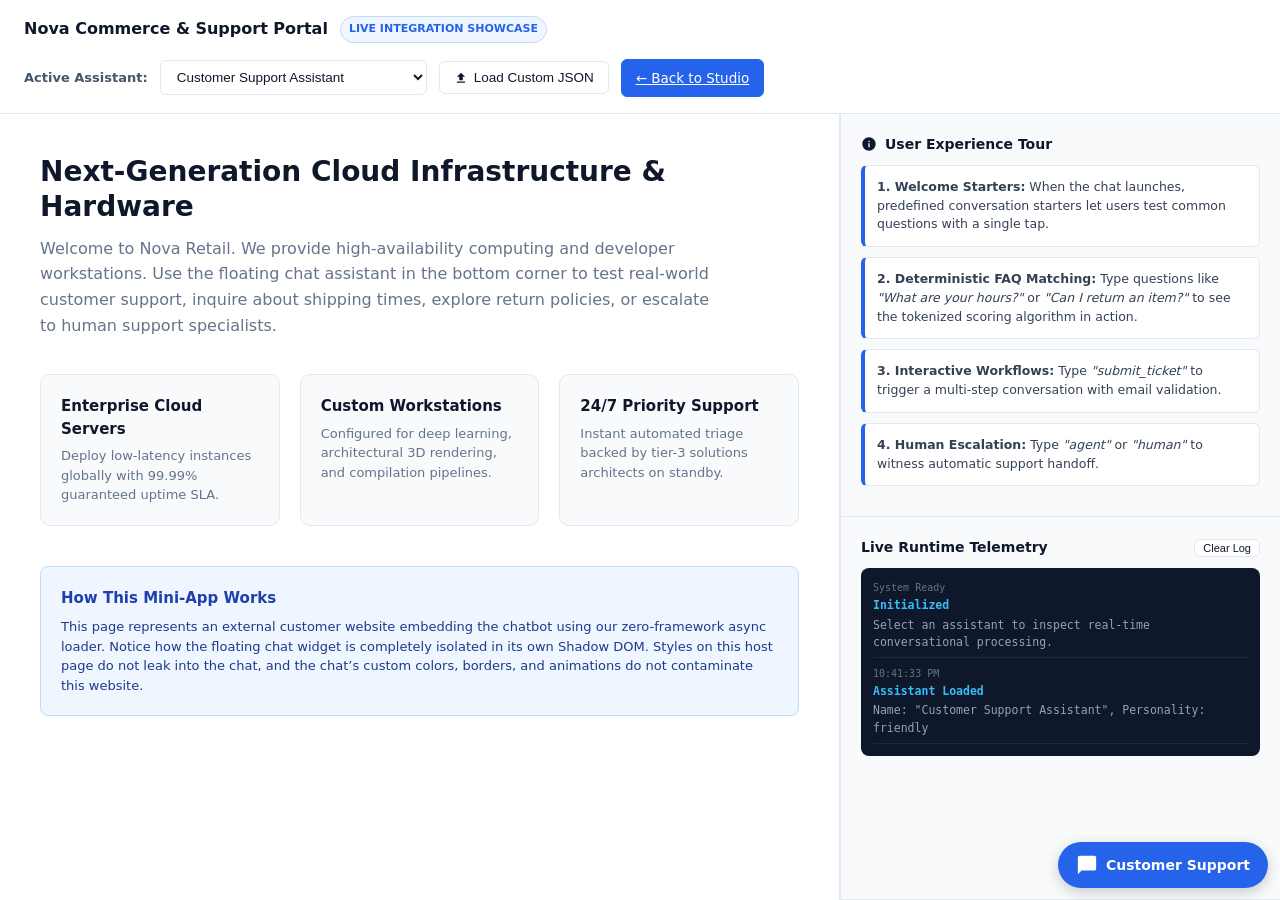
==== demo/index.html @ fde3fdf9 "Add educational demo mini-app showcasing real-world chatbot integration and live telemetry Co-author" ====
<!DOCTYPE html>
<html lang="en">
<head>
  <meta charset="UTF-8">
  <meta name="viewport" content="width=device-width, initial-scale=1.0">
  <title>Chatbot Integration Demo & Educational Portal</title>
  <meta name="description" content="Isolated application demonstrating real-world chatbot embedding, usage patterns, and event monitoring.">
  <link rel="stylesheet" href="demo.css">
</head>
<body>
  <!-- Top Demo Bar -->
  <header class="demo-header">
    <div class="demo-brand">
      <h1 style="font-size: 16px; font-weight: 700;">Nova Commerce & Support Portal</h1>
      <span class="demo-badge">Live Integration Showcase</span>
    </div>

    <div class="demo-controls">
      <label for="botSelector" style="font-size: 13px; font-weight: 600; color: #475569;">Active Assistant:</label>
      <select id="botSelector" class="demo-select" aria-label="Select Chatbot Configuration"></select>

      <button class="demo-btn" id="btnUploadConfig">
        <svg viewBox="0 0 24 24" width="14" height="14" fill="currentColor"><path d="M9 16h6v-6h4l-7-7-7 7h4zm-4 2h14v2H5z"/></svg>
        Load Custom JSON
      </button>
      <input type="file" id="customJsonInput" accept=".json" style="display: none;" />

      <a href="../index.html" class="demo-btn demo-btn-primary">
        ← Back to Studio
      </a>
    </div>
  </header>

  <!-- Main Demo Layout -->
  <main class="demo-layout">
    <!-- Mock Host Website Viewport -->
    <section class="mock-website">
      <div class="mock-hero">
        <h2>Next-Generation Cloud Infrastructure & Hardware</h2>
        <p>
          Welcome to Nova Retail. We provide high-availability computing and developer workstations.
          Use the floating chat assistant in the bottom corner to test real-world customer support,
          inquire about shipping times, explore return policies, or escalate to human support specialists.
        </p>
      </div>

      <div class="mock-cards">
        <div class="mock-card">
          <h4>Enterprise Cloud Servers</h4>
          <p>Deploy low-latency instances globally with 99.99% guaranteed uptime SLA.</p>
        </div>
        <div class="mock-card">
          <h4>Custom Workstations</h4>
          <p>Configured for deep learning, architectural 3D rendering, and compilation pipelines.</p>
        </div>
        <div class="mock-card">
          <h4>24/7 Priority Support</h4>
          <p>Instant automated triage backed by tier-3 solutions architects on standby.</p>
        </div>
      </div>

      <div style="background: #eff6ff; border: 1px solid #bfdbfe; border-radius: 8px; padding: 20px;">
        <h3 style="font-size: 15px; font-weight: 600; color: #1e40af; margin-bottom: 8px;">How This Mini-App Works</h3>
        <p style="font-size: 13px; color: #1e3a8a; line-height: 1.5;">
          This page represents an external customer website embedding the chatbot using our zero-framework async loader.
          Notice how the floating chat widget is completely isolated in its own Shadow DOM. Styles on this host page do not leak into the chat,
          and the chat’s custom colors, borders, and animations do not contaminate this website.
        </p>
      </div>
    </section>

    <!-- Educational & Event Logging Sidebar -->
    <aside class="educational-sidebar">
      <div class="edu-section">
        <h3>
          <svg viewBox="0 0 24 24" width="16" height="16" fill="currentColor"><path d="M12 2C6.48 2 2 6.48 2 12s4.48 10 10 10 10-4.48 10-10S17.52 2 12 2zm1 15h-2v-6h2v6zm0-8h-2V7h2v2z"/></svg>
          User Experience Tour
        </h3>

        <div class="edu-tip">
          <strong>1. Welcome Starters:</strong> When the chat launches, predefined conversation starters let users test common questions with a single tap.
        </div>
        <div class="edu-tip">
          <strong>2. Deterministic FAQ Matching:</strong> Type questions like <em>"What are your hours?"</em> or <em>"Can I return an item?"</em> to see the tokenized scoring algorithm in action.
        </div>
        <div class="edu-tip">
          <strong>3. Interactive Workflows:</strong> Type <em>"submit_ticket"</em> to trigger a multi-step conversation with email validation.
        </div>
        <div class="edu-tip">
          <strong>4. Human Escalation:</strong> Type <em>"agent"</em> or <em>"human"</em> to witness automatic support handoff.
        </div>
      </div>

      <div class="edu-section" style="flex: 1; display: flex; flex-direction: column;">
        <div style="display: flex; justify-content: space-between; align-items: center; margin-bottom: 10px;">
          <h3 style="margin-bottom: 0;">Live Runtime Telemetry</h3>
          <button class="demo-btn" id="btnClearLogs" style="font-size: 11px; padding: 2px 8px;">Clear Log</button>
        </div>
        <div class="event-log-container" id="eventLogContainer">
          <div class="log-entry">
            <span class="log-time">System Ready</span>
            <span class="log-event">Initialized</span>
            <span class="log-detail">Select an assistant to inspect real-time conversational processing.</span>
          </div>
        </div>
      </div>
    </aside>
  </main>

  <!-- Dynamic Chatbot Container -->
  <div id="demo-bot-container"></div>

  <script type="module" src="demo.js"></script>
</body>
</html>
---- demo/demo.css ----
/* Isolated Educational Demo App Styles */
:root {
  --demo-primary: #2563eb;
  --demo-bg: #f8fafc;
  --demo-surface: #ffffff;
  --demo-border: #e2e8f0;
  --demo-text: #0f172a;
  --demo-text-muted: #64748b;
  --demo-accent: #10b981;
}

*, *::before, *::after {
  box-sizing: border-box;
  margin: 0;
  padding: 0;
}

body {
  font-family: system-ui, -apple-system, sans-serif;
  background-color: var(--demo-bg);
  color: var(--demo-text);
  line-height: 1.5;
  min-height: 100vh;
  display: flex;
  flex-direction: column;
}

/* Demo Top Bar */
.demo-header {
  background: #ffffff;
  border-bottom: 1px solid var(--demo-border);
  padding: 16px 24px;
  display: flex;
  justify-content: space-between;
  align-items: center;
  flex-wrap: wrap;
  gap: 16px;
  position: sticky;
  top: 0;
  z-index: 100;
}

.demo-brand {
  display: flex;
  align-items: center;
  gap: 12px;
}

.demo-badge {
  background: #eff6ff;
  color: var(--demo-primary);
  font-size: 11px;
  font-weight: 700;
  text-transform: uppercase;
  padding: 4px 8px;
  border-radius: 9999px;
  border: 1px solid #bfdbfe;
}

.demo-controls {
  display: flex;
  align-items: center;
  gap: 12px;
  flex-wrap: wrap;
}

.demo-select {
  padding: 8px 12px;
  border: 1px solid var(--demo-border);
  border-radius: 6px;
  font-size: 13.5px;
  background: #ffffff;
  color: var(--demo-text);
  outline: none;
}

.demo-btn {
  padding: 8px 14px;
  border: 1px solid var(--demo-border);
  border-radius: 6px;
  background: #ffffff;
  color: var(--demo-text);
  font-size: 13.5px;
  font-weight: 500;
  cursor: pointer;
  transition: all 0.15s;
  display: inline-flex;
  align-items: center;
  gap: 6px;
}

.demo-btn:hover {
  background: #f1f5f9;
}

.demo-btn-primary {
  background: var(--demo-primary);
  color: #ffffff;
  border-color: var(--demo-primary);
}

.demo-btn-primary:hover {
  background: #1d4ed8;
}

/* Two-column layout: Mock host website + Live educational documentation & event console */
.demo-layout {
  display: grid;
  grid-template-columns: minmax(0, 1fr) minmax(340px, 440px);
  flex: 1;
  min-height: 0;
}

.mock-website {
  padding: 40px;
  overflow-y: auto;
  background: #ffffff;
  border-right: 1px solid var(--demo-border);
}

.mock-hero {
  max-width: 680px;
  margin-bottom: 36px;
}

.mock-hero h2 {
  font-size: 28px;
  font-weight: 800;
  color: #0f172a;
  line-height: 1.25;
  margin-bottom: 12px;
}

.mock-hero p {
  font-size: 16px;
  color: var(--demo-text-muted);
  line-height: 1.6;
}

.mock-cards {
  display: grid;
  grid-template-columns: repeat(auto-fit, minmax(220px, 1fr));
  gap: 20px;
  margin-bottom: 40px;
}

.mock-card {
  padding: 20px;
  border: 1px solid var(--demo-border);
  border-radius: 10px;
  background: #f8fafc;
}

.mock-card h4 {
  font-size: 15px;
  font-weight: 600;
  margin-bottom: 6px;
}

.mock-card p {
  font-size: 13px;
  color: var(--demo-text-muted);
}

/* Educational Sidebar */
.educational-sidebar {
  background: #f8fafc;
  display: flex;
  flex-direction: column;
  overflow-y: auto;
  border-left: 1px solid var(--demo-border);
}

.edu-section {
  padding: 20px;
  border-bottom: 1px solid var(--demo-border);
}

.edu-section h3 {
  font-size: 14px;
  font-weight: 700;
  color: #0f172a;
  margin-bottom: 10px;
  display: flex;
  align-items: center;
  gap: 8px;
}

.edu-tip {
  background: #ffffff;
  border: 1px solid var(--demo-border);
  border-left: 4px solid var(--demo-primary);
  border-radius: 6px;
  padding: 12px;
  font-size: 12.5px;
  color: #334155;
  line-height: 1.5;
  margin-bottom: 10px;
}

/* Real-Time Event Log */
.event-log-container {
  display: flex;
  flex-direction: column;
  gap: 8px;
  max-height: 280px;
  overflow-y: auto;
  background: #0f172a;
  color: #e2e8f0;
  border-radius: 8px;
  padding: 12px;
  font-family: ui-monospace, SFMono-Regular, Menlo, monospace;
  font-size: 11.5px;
}

.log-entry {
  display: flex;
  flex-direction: column;
  gap: 2px;
  border-bottom: 1px solid #1e293b;
  padding-bottom: 6px;
}

.log-time {
  color: #64748b;
  font-size: 10px;
}

.log-event {
  color: #38bdf8;
  font-weight: 600;
}

.log-detail {
  color: #94a3b8;
  word-break: break-word;
}

@media (max-width: 960px) {
  .demo-layout {
    grid-template-columns: 1fr;
  }
  .mock-website {
    border-right: none;
    border-bottom: 1px solid var(--demo-border);
    padding: 24px;
  }
}
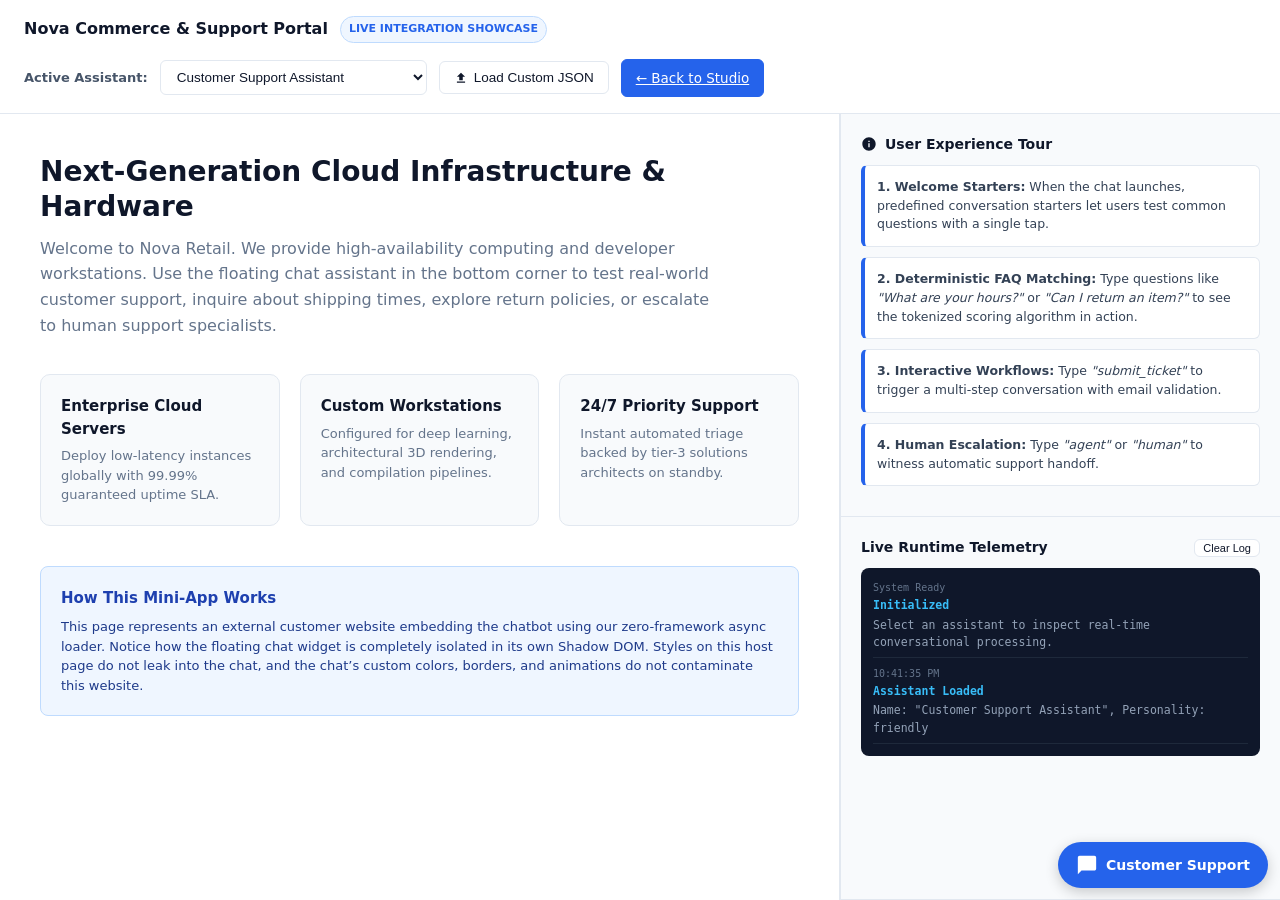
==== commit 84da9b93: "Add snippet copy buttons, SVG favicon, and comprehensive SEO tags Co-authored-by: nitroacad <2455634" ====
--- a/demo/index.html
+++ b/demo/index.html
@@ -3,8 +3,13 @@
 <head>
   <meta charset="UTF-8">
   <meta name="viewport" content="width=device-width, initial-scale=1.0">
-  <title>Chatbot Integration Demo & Educational Portal</title>
-  <meta name="description" content="Isolated application demonstrating real-world chatbot embedding, usage patterns, and event monitoring.">
+  <title>Chatbot Integration Showcase & Educational Portal | Zero-Framework</title>
+  <meta name="description" content="Interactive demo simulating a customer website embedding the Zero-Framework customizable chatbot widget, showcasing live event telemetry, knowledge matching, and conversational flows.">
+  <meta name="keywords" content="chatbot demo, widget embedding, live telemetry, zero-framework chatbot, customer support showcase">
+  <meta name="author" content="Chatbot Creator Studio">
+  <meta name="robots" content="index, follow">
+  <meta name="theme-color" content="#2563eb">
+  <link rel="icon" type="image/svg+xml" href="../favicon.svg">
   <link rel="stylesheet" href="demo.css">
 </head>
 <body>
